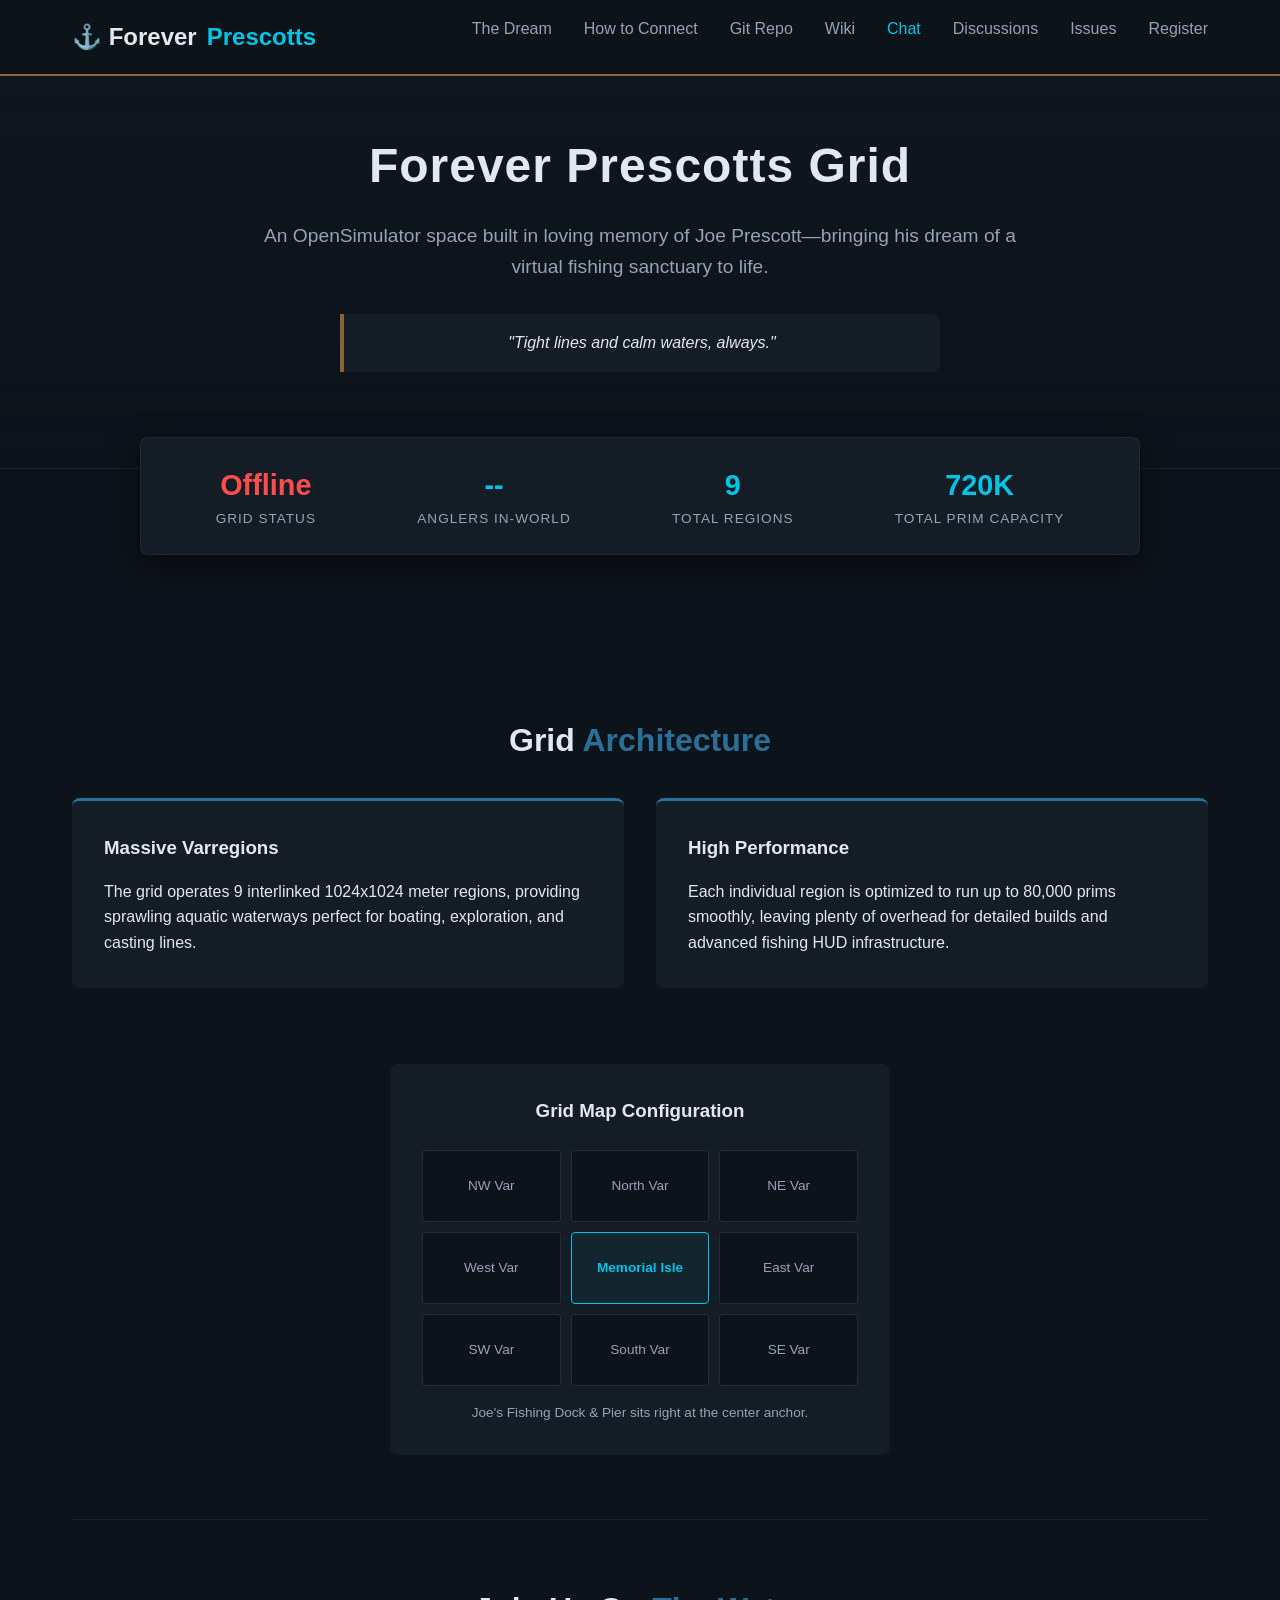
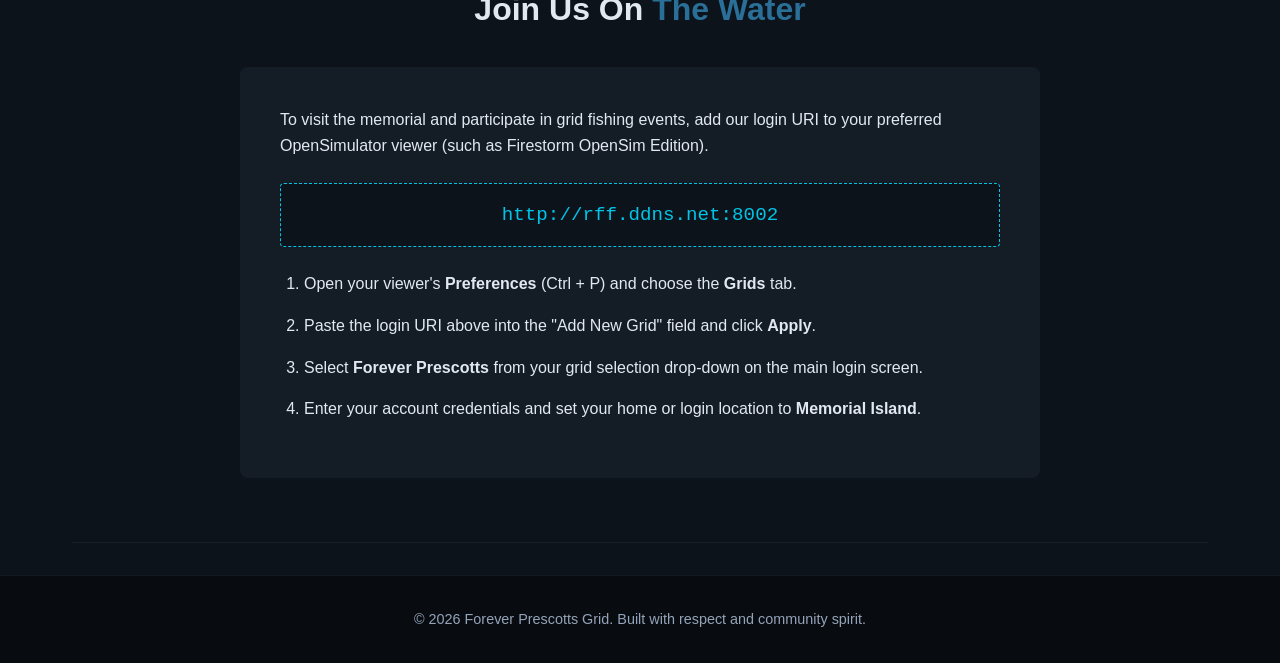
==== index.html @ c8526e23 "Update index.html" ====
<!DOCTYPE html>
<html lang="en">
<head>
    <meta charset="UTF-8">
    <meta name="viewport" content="width=device-width, initial-scale=1.0">
    <title>Forever Prescotts - OpenSimulator Grid</title>
    <style>
        /* --- Theme Variables (Dark Fishing/Nautical Aesthetic) --- */
        :root {
            --bg-dark: #0d131a;
            --bg-card: #141d26;
            --accent-blue: #2a6f97;
            --accent-glow: #01c4e7;
            --text-main: #e2e8f0;
            --text-muted: #94a3b8;
            --wood-trim: #8c6239;
        }

        * {
            box-sizing: border-box;
            margin: 0;
            padding: 0;
            font-family: 'Segoe UI', Tahoma, Geneva, Verdana, sans-serif;
            scroll-behavior: smooth;
        }

        body {
            background-color: var(--bg-dark);
            color: var(--text-main);
            line-height: 1.6;
        }

        /* --- Navigation Bar --- */
        header {
            background-color: rgba(13, 19, 26, 0.95);
            border-bottom: 2px solid var(--wood-trim);
            position: fixed;
            width: 100%;
            top: 0;
            z-index: 1000;
        }

        .nav-container {
            max-width: 1200px;
            margin: 0 auto;
            display: flex;
            justify-content: space-between;
            align-items: center;
            padding: 1rem 2rem;
        }

        .logo {
            font-size: 1.5rem;
            font-weight: bold;
            color: var(--text-main);
            text-decoration: none;
            display: flex;
            align-items: center;
            gap: 10px;
        }

        .logo span {
            color: var(--accent-glow);
        }

        .nav-links {
            display: flex;
            list-style: none;
            gap: 2rem;
        }

        .nav-links a {
            color: var(--text-muted);
            text-decoration: none;
            font-weight: 500;
            transition: color 0.3s ease;
        }

        .nav-links a:hover {
            color: var(--accent-glow);
        }

        /* --- Hero / Memorial Section --- */
        .hero {
            padding: 8rem 2rem 4rem 2rem;
            background: linear-gradient(180deg, rgba(20,29,38,0.3) 0%, rgba(13,19,26,1) 100%);
            text-align: center;
            border-bottom: 1px solid rgba(255,255,255,0.05);
        }

        .hero-content {
            max-width: 800px;
            margin: 0 auto;
        }

        .hero h1 {
            font-size: 3rem;
            margin-bottom: 1rem;
            letter-spacing: 1px;
        }

        .hero p {
            font-size: 1.2rem;
            color: var(--text-muted);
            margin-bottom: 2rem;
        }

        .quote-box {
            border-left: 4px solid var(--wood-trim);
            background-color: var(--bg-card);
            padding: 1rem;
            margin: 2rem auto;
            font-style: italic;
            max-width: 600px;
            border-radius: 0 8px 8px 0;
        }

        /* --- Live Server Stats Bar --- */
        .status-bar {
            background-color: var(--bg-card);
            border: 1px solid rgba(255,255,255,0.05);
            border-radius: 8px;
            max-width: 1000px;
            margin: -2rem auto 4rem auto;
            display: flex;
            justify-content: space-around;
            padding: 1.5rem;
            box-shadow: 0 10px 30px rgba(0,0,0,0.5);
            position: relative;
            z-index: 10;
        }

        .stat-item {
            text-align: center;
        }

        .stat-value {
            font-size: 1.8rem;
            font-weight: bold;
            color: var(--accent-glow);
        }

        .stat-label {
            font-size: 0.85rem;
            color: var(--text-muted);
            text-transform: uppercase;
            letter-spacing: 1px;
        }

        /* --- Main Content Sections --- */
        .container {
            max-width: 1200px;
            margin: 0 auto;
            padding: 2rem;
        }

        section {
            padding: 4rem 0;
            border-bottom: 1px solid rgba(255,255,255,0.05);
        }

        h2 {
            font-size: 2rem;
            margin-bottom: 2rem;
            text-align: center;
        }

        h2 span {
            color: var(--accent-blue);
        }

        /* --- Grid Features Grid --- */
        .features-grid {
            display: grid;
            grid-template-columns: repeat(auto-fit, minmax(300px, 1fr));
            gap: 2rem;
        }

        .card {
            background-color: var(--bg-card);
            padding: 2rem;
            border-radius: 8px;
            border-top: 3px solid var(--accent-blue);
        }

        .card h3 {
            margin-bottom: 1rem;
            color: var(--text-main);
        }

        /* --- Map Representation --- */
        .map-wrapper {
            background-color: var(--bg-card);
            padding: 2rem;
            border-radius: 8px;
            max-width: 500px;
            margin: 0 auto;
            text-align: center;
        }

        .grid-map {
            display: grid;
            grid-template-columns: repeat(3, 1fr);
            gap: 10px;
            margin-top: 1.5rem;
        }

        .map-region {
            background-color: var(--bg-dark);
            border: 1px solid rgba(255,255,255,0.1);
            padding: 1.5rem 0;
            font-size: 0.85rem;
            border-radius: 4px;
            color: var(--text-muted);
        }

        .map-region.center {
            border: 1px solid var(--accent-glow);
            background-color: rgba(1, 196, 231, 0.05);
            color: var(--accent-glow);
            font-weight: bold;
        }

        /* --- Connection Instructions --- */
        .connect-box {
            background-color: var(--bg-card);
            padding: 2.5rem;
            border-radius: 8px;
            max-width: 800px;
            margin: 0 auto;
        }

        .uri-display {
            background-color: var(--bg-dark);
            border: 1px dashed var(--accent-glow);
            padding: 1rem;
            text-align: center;
            font-family: monospace;
            font-size: 1.2rem;
            color: var(--accent-glow);
            margin: 1.5rem 0;
            border-radius: 4px;
        }

        ol {
            padding-left: 1.5rem;
        }

        li {
            margin-bottom: 1rem;
        }

        /* --- Footer --- */
        footer {
            background-color: #080c11;
            padding: 2rem;
            text-align: center;
            font-size: 0.9rem;
            color: var(--text-muted);
            border-top: 1px solid rgba(255,255,255,0.05);
        }

        @media (max-width: 768px) {
            .nav-links { display: none; }
            .status-bar { flex-direction: column; gap: 1.5rem; margin-top: 2rem; }
            .hero h1 { font-size: 2.2rem; }
        }
    </style>
</head>
<body>

    <header>
        <div class="nav-container">
            <a href="#" class="logo">⚓ Forever <span>Prescotts</span></a>
            <ul class="nav-links">
                <li><a href="#about">The Dream</a></li>
                <li><a href="#connect">How to Connect</a></li>
                <li><a href="https://github.com/ShortWlf/The-Forever-Prescotts-Grid">Git Repo</a></li>
                <li><a href="https://github.com/ShortWlf/The-Forever-Prescotts-Grid/wiki/Welcome-to-the-Forever-Prescotts-Grid-Hub-Wiki">Wiki</a></li>
                <li><a href="chat.html" style="color: var(--accent-glow);">Chat</a></li>
                <li><a href="https://github.com/ShortWlf/The-Forever-Prescotts-Grid/discussions" target="_blank">Discussions</a></li>
                <li><a href="https://github.com/ShortWlf/The-Forever-Prescotts-Grid/issues" target="_blank">Issues</a></li>
                <li><a href="http://rff.ddns.net:8002/wifi/user/account/">Register</a></li>
            </ul>
        </div>
    </header>

    <section class="hero" id="about">
        <div class="hero-content">
            <h1>Forever Prescotts Grid</h1>
            <p>An OpenSimulator space built in loving memory of Joe Prescott—bringing his dream of a virtual fishing sanctuary to life.</p>
            <div class="quote-box">"Tight lines and calm waters, always."</div>
        </div>
    </section>

    <div class="status-bar">
        <div class="stat-item">
            <div class="stat-value" id="grid-status" style="color: #ff4d4d;">Offline</div>
            <div class="stat-label">Grid Status</div>
        </div>
        <div class="stat-item">
            <div class="stat-value" id="active-users">--</div>
            <div class="stat-label">Anglers In-World</div>
        </div>
        <div class="stat-item">
            <div class="stat-value">9</div>
            <div class="stat-label">Total Regions</div>
        </div>
        <div class="stat-item">
            <div class="stat-value">720K</div>
            <div class="stat-label">Total Prim Capacity</div>
        </div>
    </div>

    <div class="container">
        <section id="specs">
            <h2>Grid <span>Architecture</span></h2>
            <div class="features-grid">
                <div class="card">
                    <h3>Massive Varregions</h3>
                    <p>The grid operates 9 interlinked 1024x1024 meter regions, providing sprawling aquatic waterways perfect for boating, exploration, and casting lines.</p>
                </div>
                <div class="card">
                    <h3>High Performance</h3>
                    <p>Each individual region is optimized to run up to 80,000 prims smoothly, leaving plenty of overhead for detailed builds and advanced fishing HUD infrastructure.</p>
                </div>
            </div>
            <br><br><br>
            <div class="map-wrapper">
                <h3>Grid Map Configuration</h3>
                <div class="grid-map">
                    <div class="map-region">NW Var</div>
                    <div class="map-region">North Var</div>
                    <div class="map-region">NE Var</div>
                    <div class="map-region">West Var</div>
                    <div class="map-region center">Memorial Isle</div>
                    <div class="map-region">East Var</div>
                    <div class="map-region">SW Var</div>
                    <div class="map-region">South Var</div>
                    <div class="map-region">SE Var</div>
                </div>
                <p style="font-size: 0.85rem; color: var(--text-muted); margin-top: 1rem;">Joe's Fishing Dock & Pier sits right at the center anchor.</p>
            </div>
        </section>

        <section id="connect">
            <h2>Join Us On <span>The Water</span></h2>
            <div class="connect-box">
                <p>To visit the memorial and participate in grid fishing events, add our login URI to your preferred OpenSimulator viewer (such as Firestorm OpenSim Edition).</p>
                <div class="uri-display">http://rff.ddns.net:8002</div>
                <ol>
                    <li>Open your viewer's <strong>Preferences</strong> (Ctrl + P) and choose the <strong>Grids</strong> tab.</li>
                    <li>Paste the login URI above into the "Add New Grid" field and click <strong>Apply</strong>.</li>
                    <li>Select <strong>Forever Prescotts</strong> from your grid selection drop-down on the main login screen.</li>
                    <li>Enter your account credentials and set your home or login location to <strong>Memorial Island</strong>.</li>
                </ol>
            </div>
        </section>
    </div>

    <footer>
        <p>&copy; 2026 Forever Prescotts Grid. Built with respect and community spirit.</p>
    </footer>

    <script>
        // We use an external proxy to scrape your UptimeRobot status page 
        // to avoid browser CORS/Security restrictions.
        async function checkGridStatus() {
            const statusElement = document.getElementById('grid-status');
            const statusPage = 'https://stats.uptimerobot.com/nsCBZUxQ9V';
            const proxy = 'https://api.allorigins.win/get?url=' + encodeURIComponent(statusPage);

            try {
                const response = await fetch(proxy);
                const data = await response.json();
                
                // The UptimeRobot page displays "UP" when the grid is running
                if (data.contents.includes('UP')) {
                    statusElement.innerText = "Online";
                    statusElement.style.color = "#01c4e7";
                } else {
                    statusElement.innerText = "Offline";
                    statusElement.style.color = "#ff4d4d";
                }
            } catch (e) {
                // If the proxy fails to connect, default to offline
                statusElement.innerText = "Offline";
                statusElement.style.color = "#ff4d4d";
            }
        }
        
        checkGridStatus();
        setInterval(checkGridStatus, 60000); // Check again every minute
    </script>
</body>
</html>
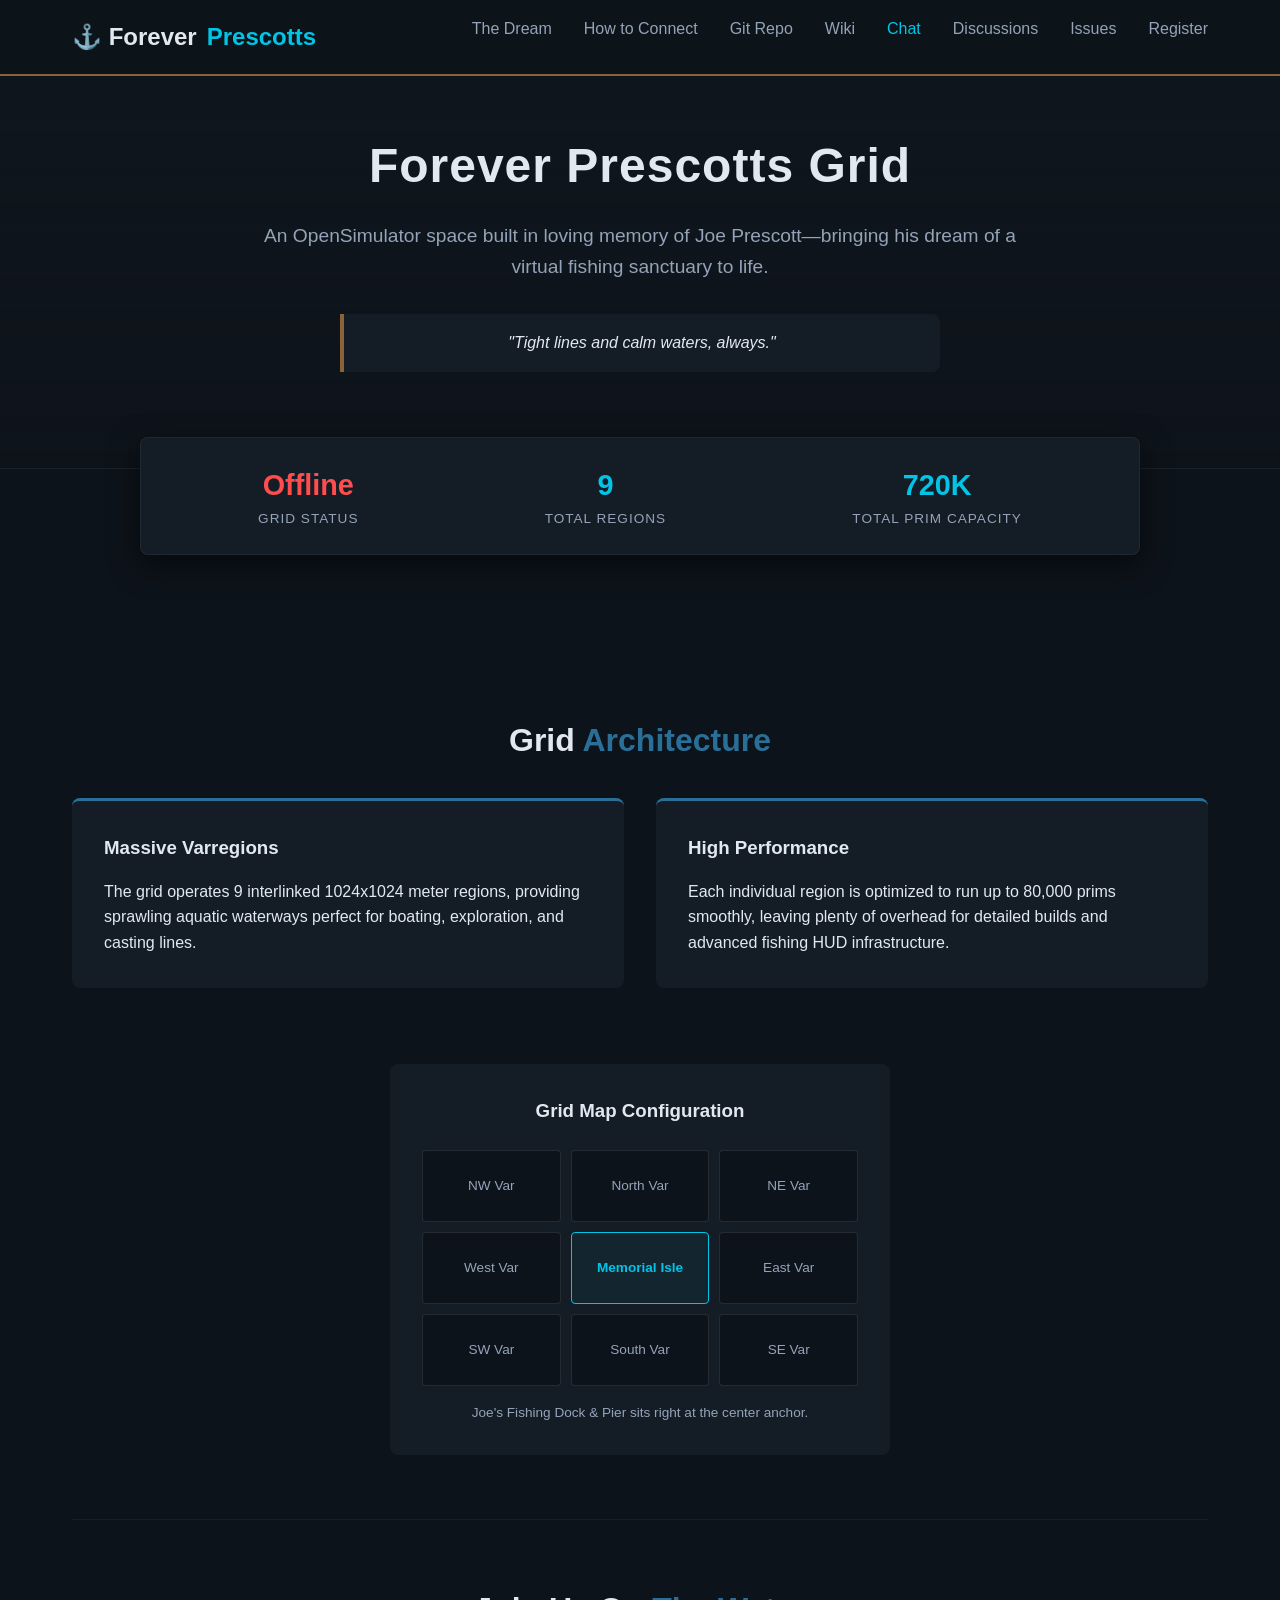
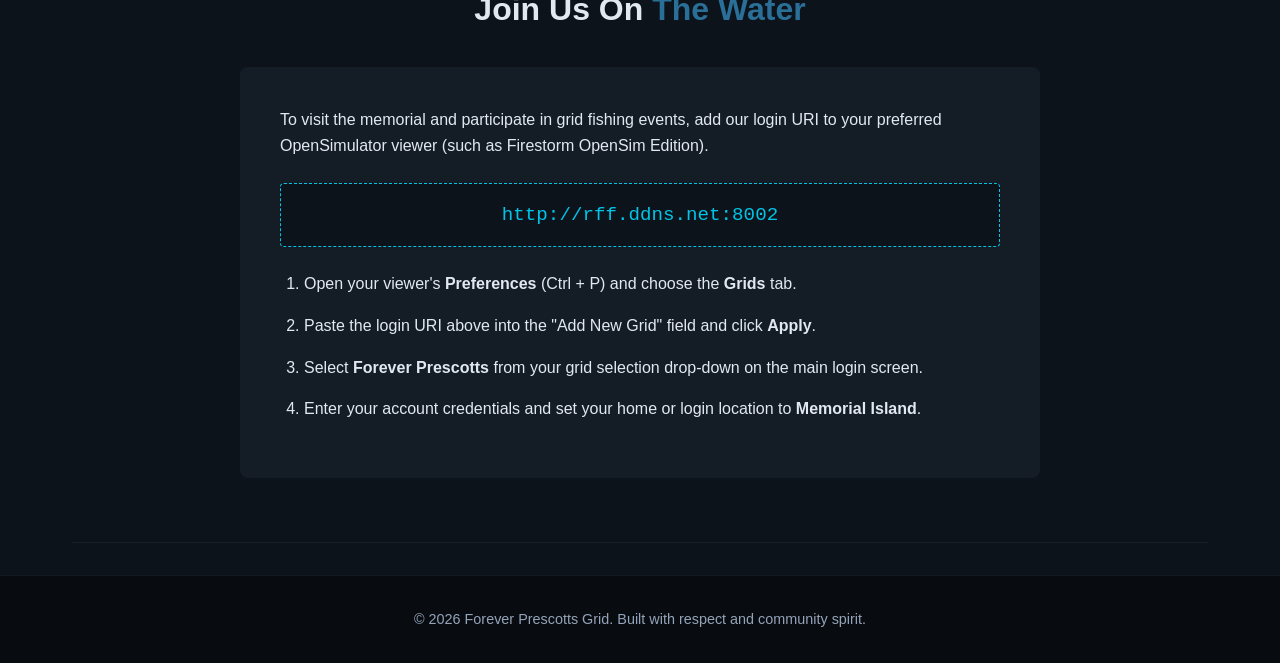
==== commit 89f93c4e: "Update index.html" ====
--- a/index.html
+++ b/index.html
@@ -297,10 +297,6 @@
         <div class="stat-item">
             <div class="stat-value" id="grid-status" style="color: #ff4d4d;">Offline</div>
             <div class="stat-label">Grid Status</div>
-        </div>
-        <div class="stat-item">
-            <div class="stat-value" id="active-users">--</div>
-            <div class="stat-label">Anglers In-World</div>
         </div>
         <div class="stat-item">
             <div class="stat-value">9</div>
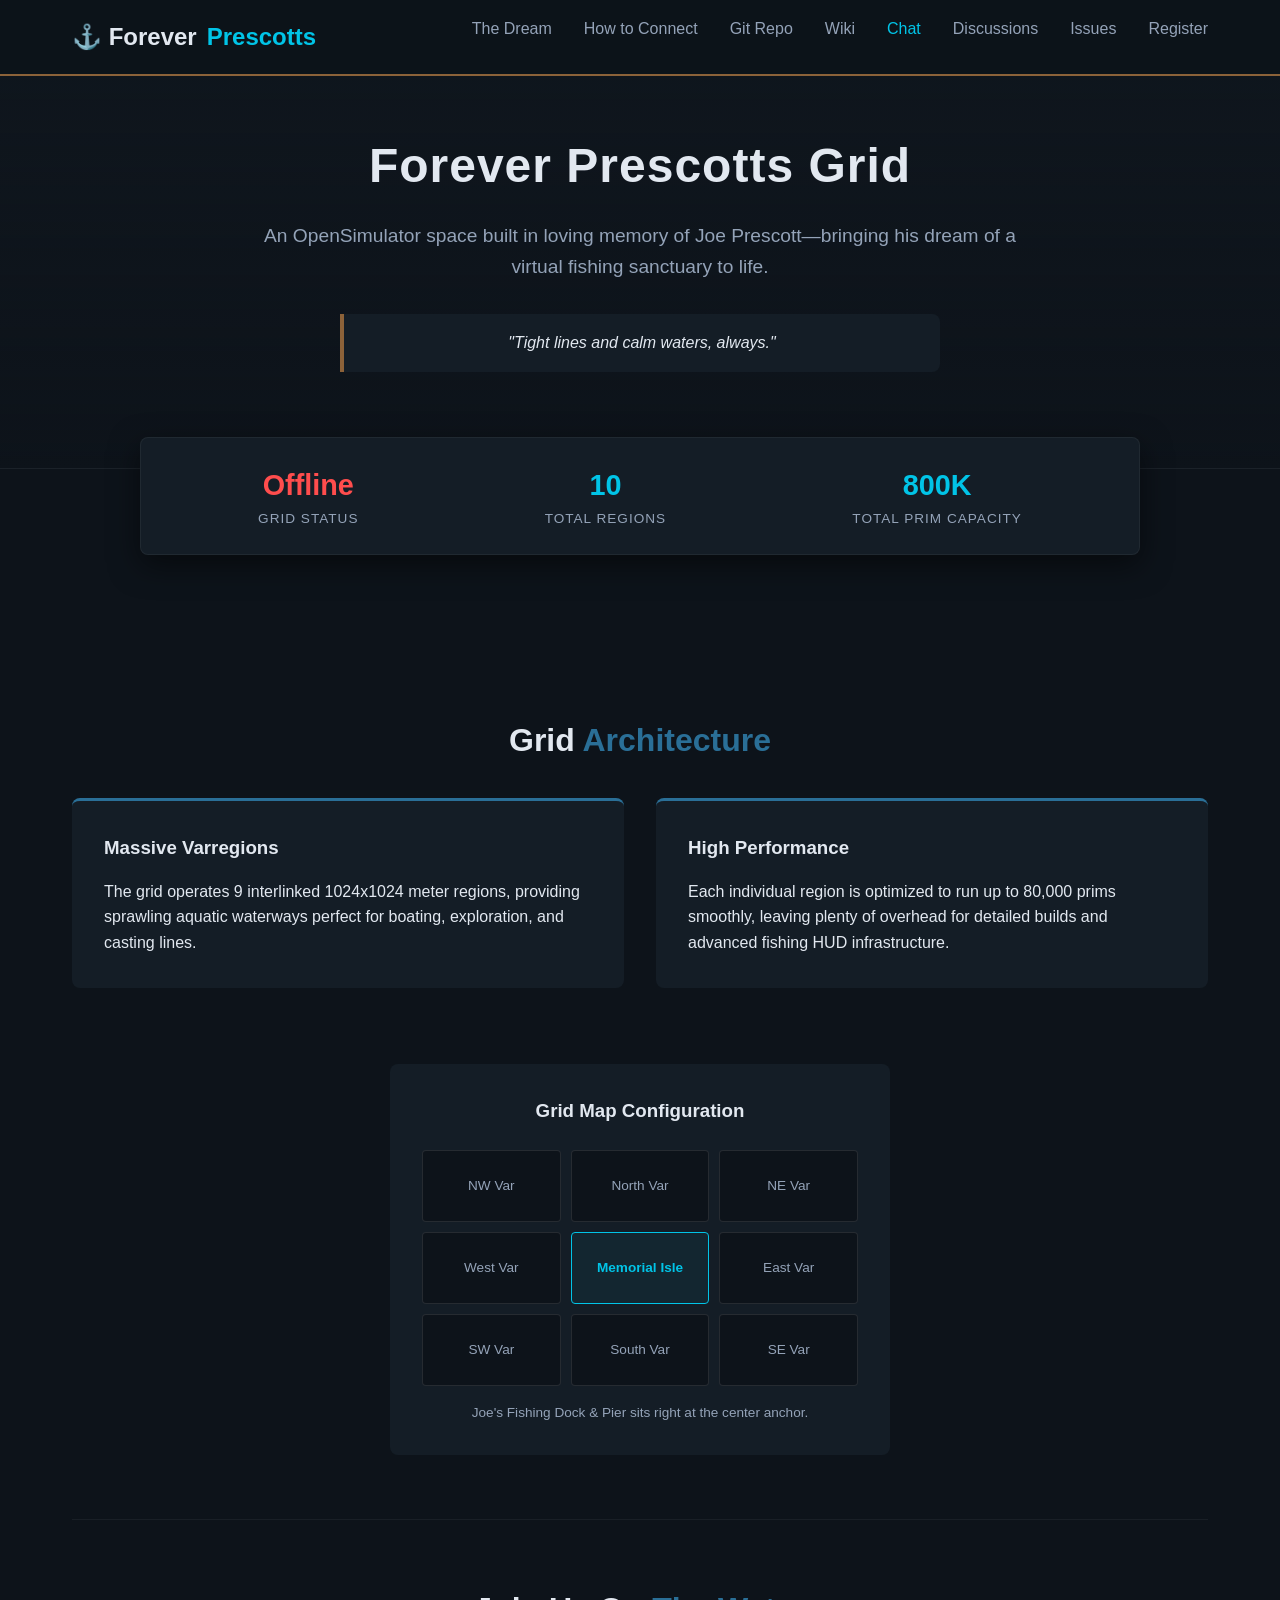
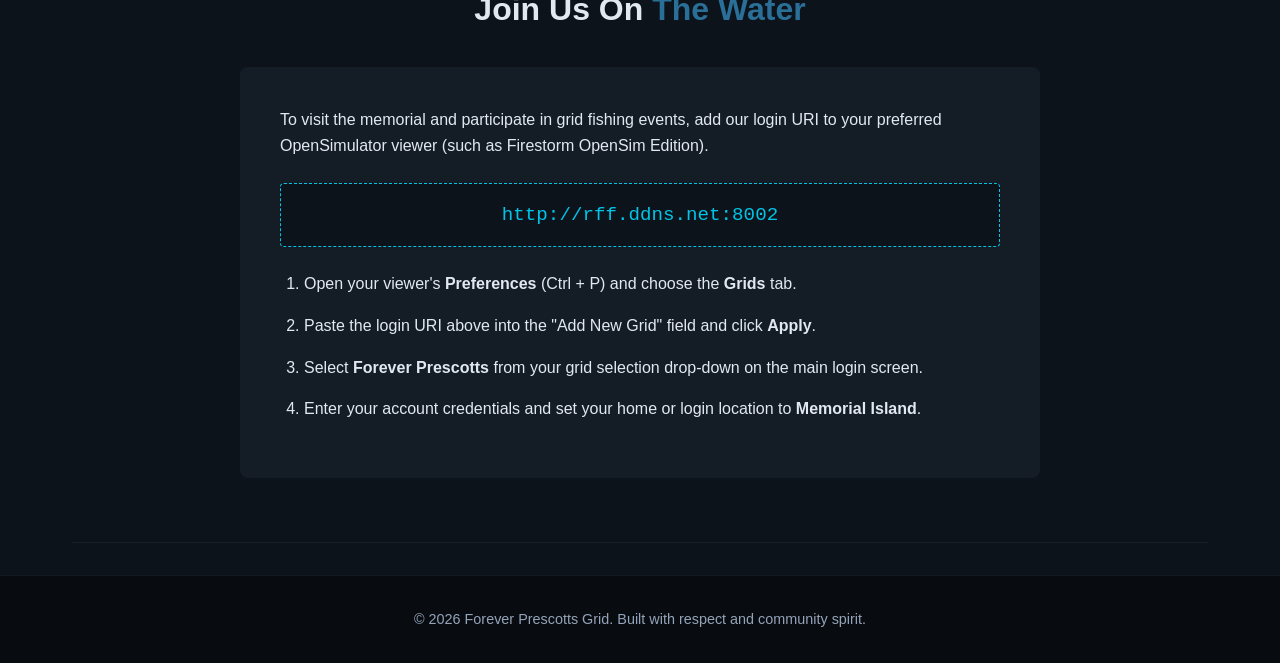
==== commit e43a20c3: "Update index.html" ====
--- a/index.html
+++ b/index.html
@@ -299,11 +299,11 @@
             <div class="stat-label">Grid Status</div>
         </div>
         <div class="stat-item">
-            <div class="stat-value">9</div>
+            <div class="stat-value">10</div>
             <div class="stat-label">Total Regions</div>
         </div>
         <div class="stat-item">
-            <div class="stat-value">720K</div>
+            <div class="stat-value">800K</div>
             <div class="stat-label">Total Prim Capacity</div>
         </div>
     </div>
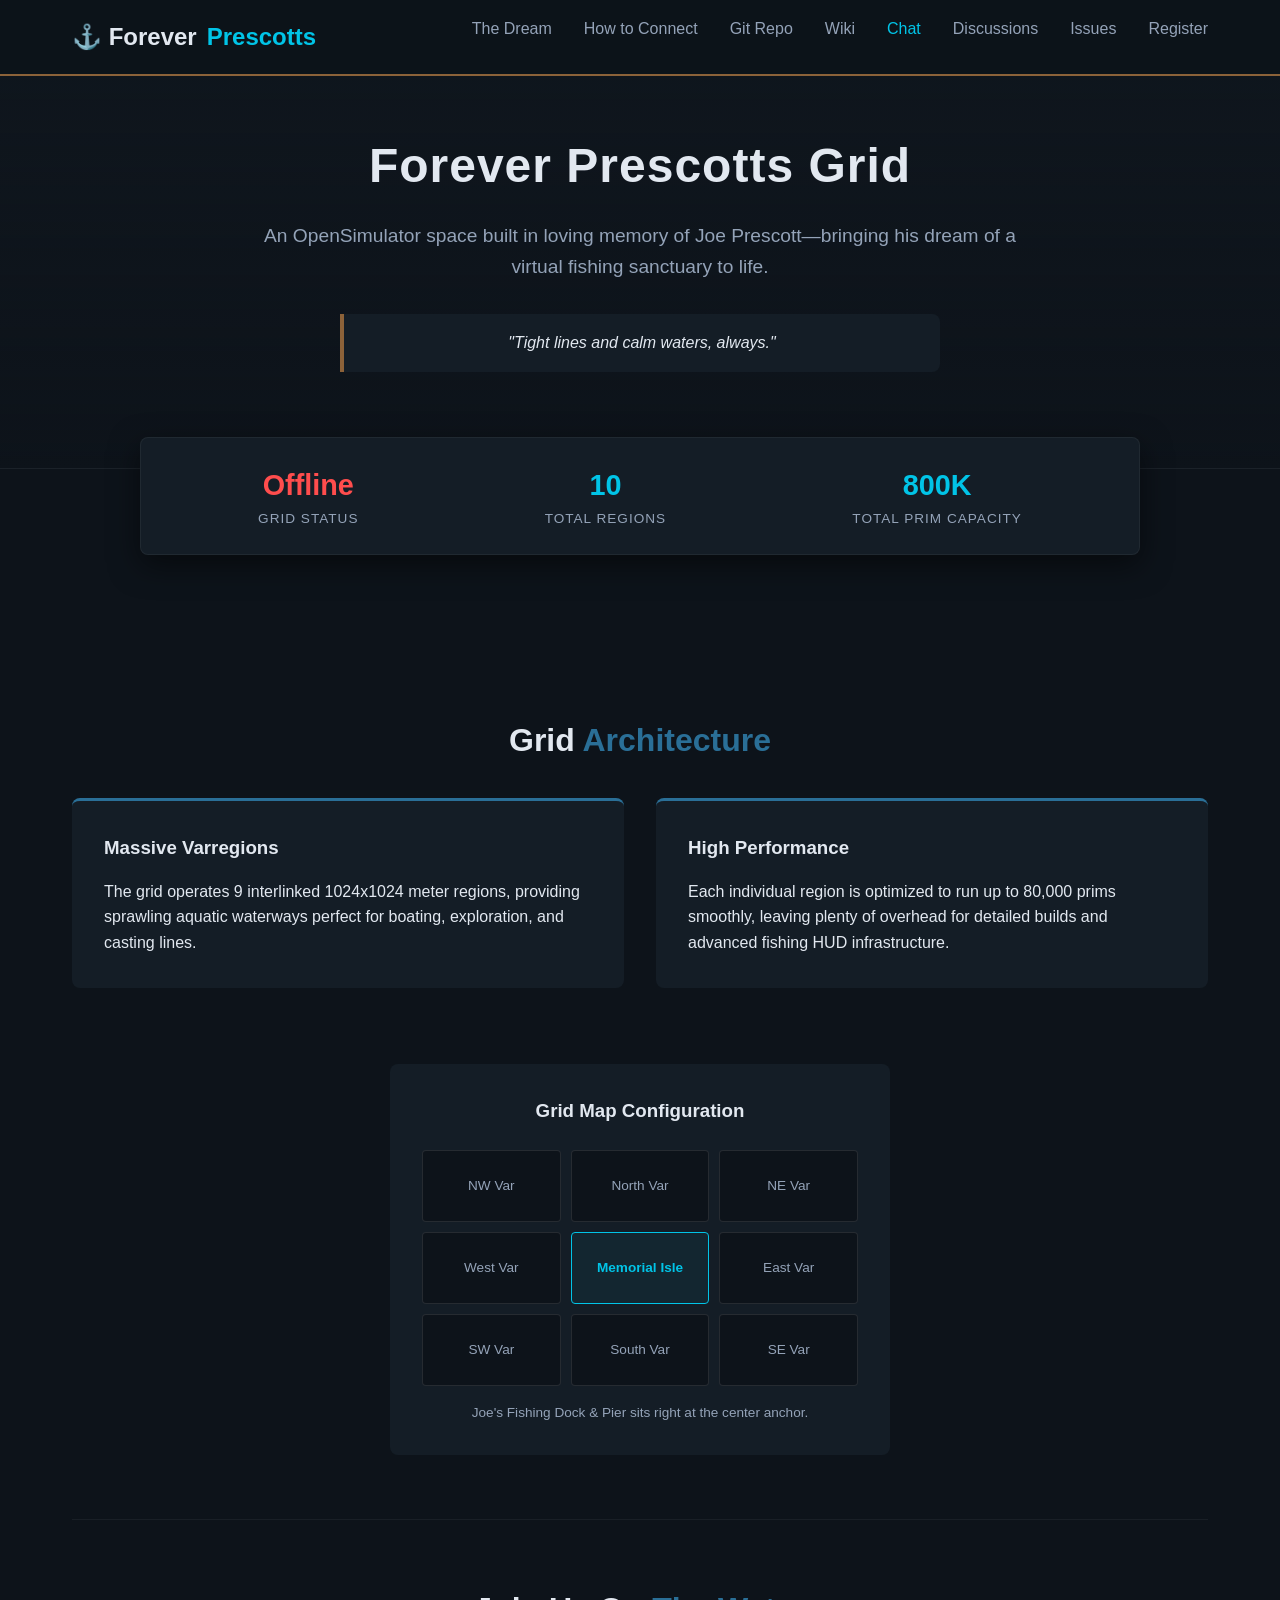
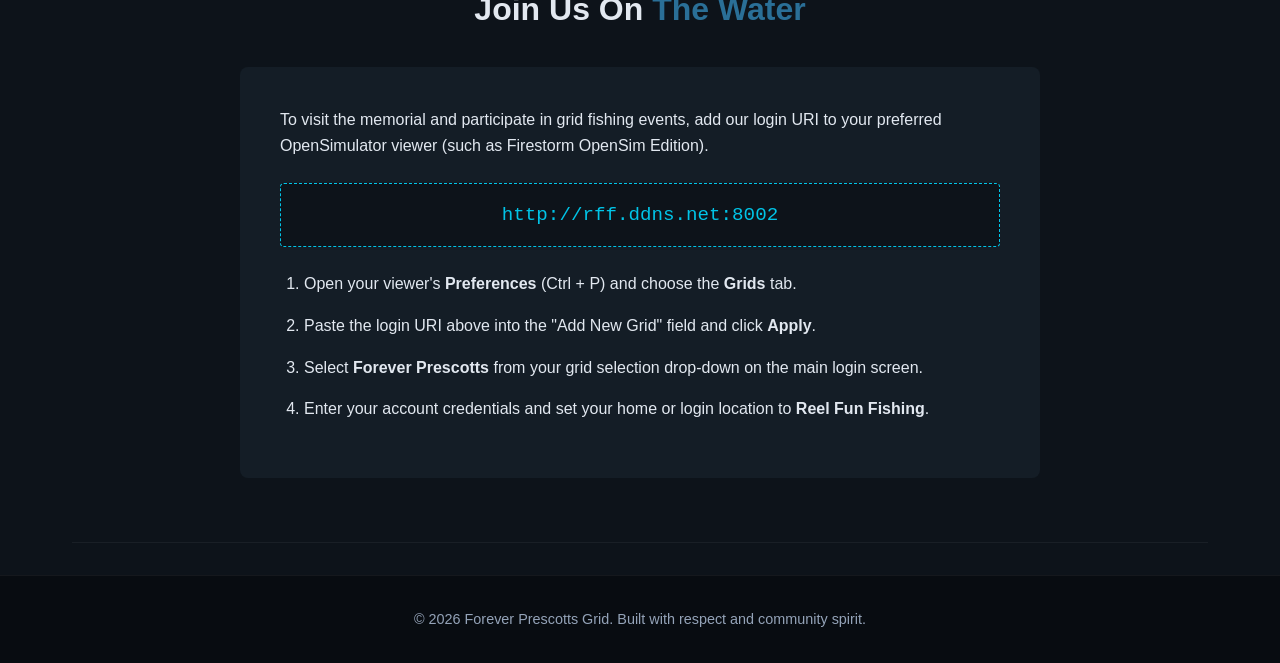
==== commit 8d0fa751: "Update index.html" ====
--- a/index.html
+++ b/index.html
@@ -348,7 +348,7 @@
                     <li>Open your viewer's <strong>Preferences</strong> (Ctrl + P) and choose the <strong>Grids</strong> tab.</li>
                     <li>Paste the login URI above into the "Add New Grid" field and click <strong>Apply</strong>.</li>
                     <li>Select <strong>Forever Prescotts</strong> from your grid selection drop-down on the main login screen.</li>
-                    <li>Enter your account credentials and set your home or login location to <strong>Memorial Island</strong>.</li>
+                    <li>Enter your account credentials and set your home or login location to <strong>Reel Fun Fishing</strong>.</li>
                 </ol>
             </div>
         </section>
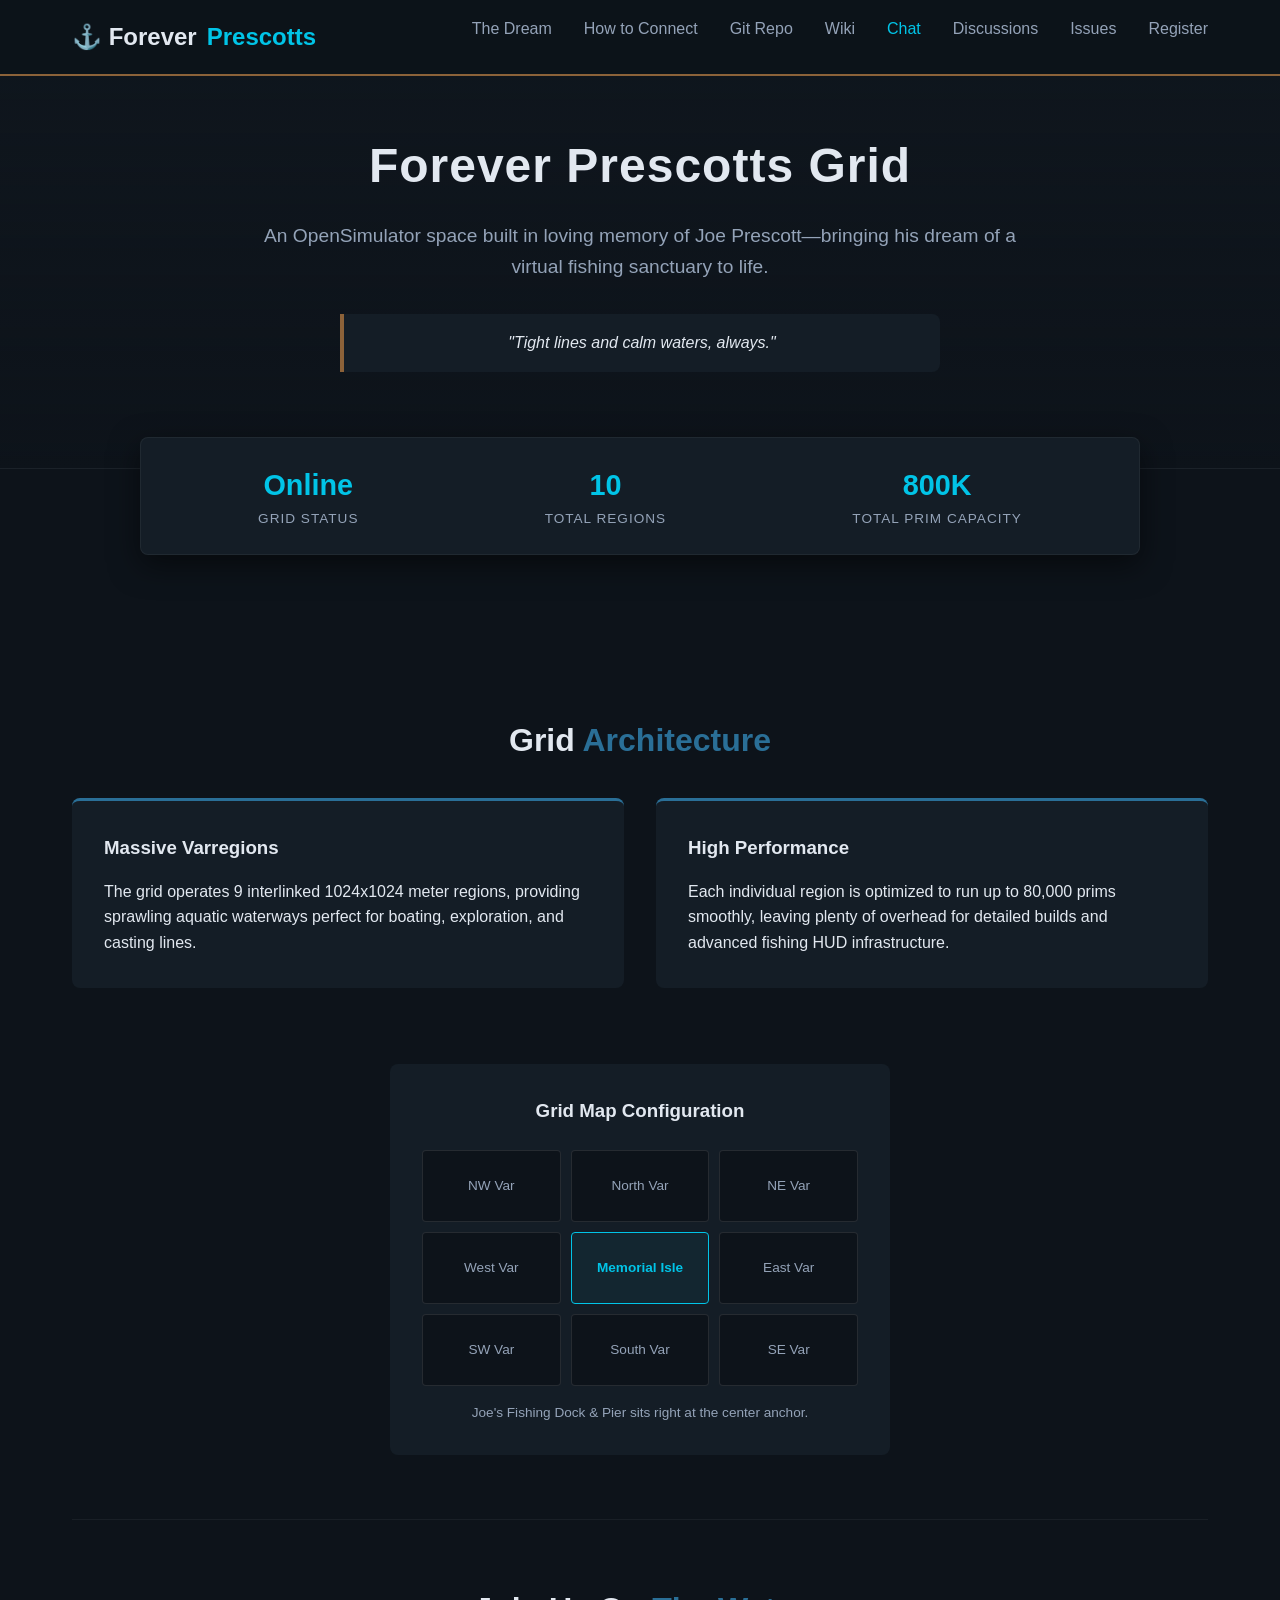
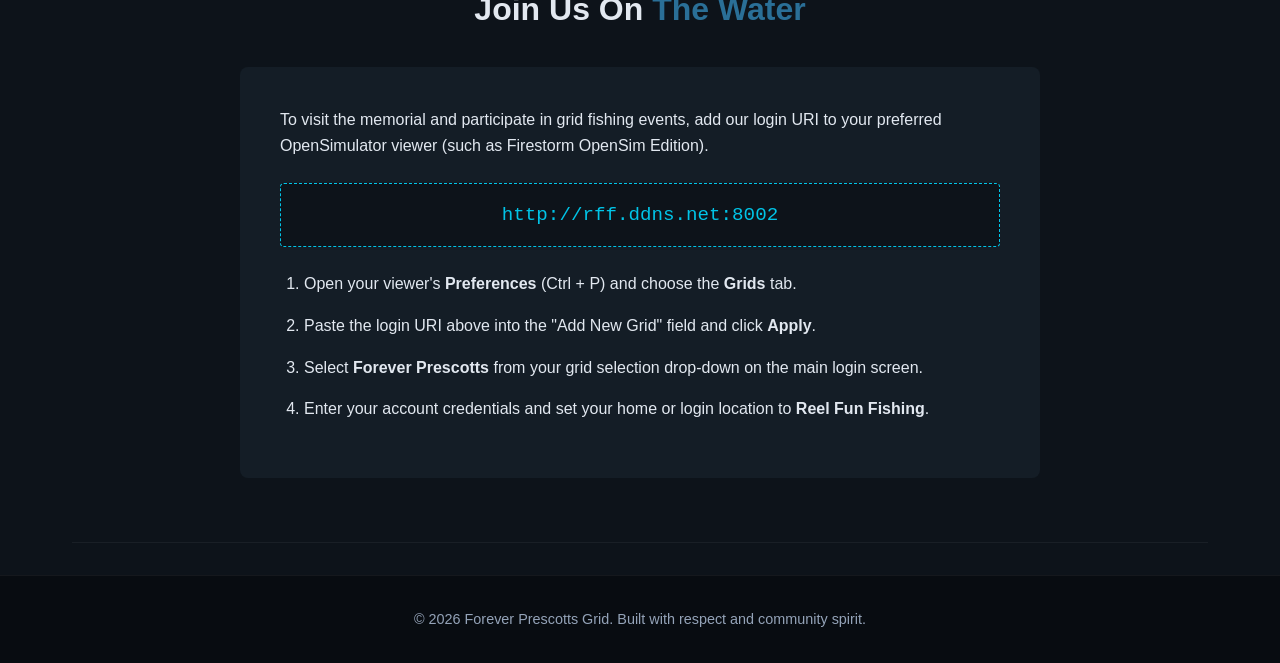
==== commit e145e493: "Refactor grid status check script in index.html" ====
--- a/index.html
+++ b/index.html
@@ -295,7 +295,7 @@
 
     <div class="status-bar">
         <div class="stat-item">
-            <div class="stat-value" id="grid-status" style="color: #ff4d4d;">Offline</div>
+            <div class="stat-value" id="grid-status" style="color: #01c4e7;">Online</div>
             <div class="stat-label">Grid Status</div>
         </div>
         <div class="stat-item">
@@ -357,36 +357,34 @@
     <footer>
         <p>&copy; 2026 Forever Prescotts Grid. Built with respect and community spirit.</p>
     </footer>
-
-    <script>
-        // We use an external proxy to scrape your UptimeRobot status page 
-        // to avoid browser CORS/Security restrictions.
-        async function checkGridStatus() {
-            const statusElement = document.getElementById('grid-status');
-            const statusPage = 'https://stats.uptimerobot.com/nsCBZUxQ9V';
-            const proxy = 'https://api.allorigins.win/get?url=' + encodeURIComponent(statusPage);
-
-            try {
-                const response = await fetch(proxy);
-                const data = await response.json();
-                
-                // The UptimeRobot page displays "UP" when the grid is running
-                if (data.contents.includes('UP')) {
-                    statusElement.innerText = "Online";
-                    statusElement.style.color = "#01c4e7";
-                } else {
-                    statusElement.innerText = "Offline";
-                    statusElement.style.color = "#ff4d4d";
-                }
-            } catch (e) {
-                // If the proxy fails to connect, default to offline
+<script>
+    async function checkGridStatus() {
+        const statusElement = document.getElementById('grid-status');
+        const statusPage = 'https://stats.uptimerobot.com/nsCBZUxQ9V';
+        const proxy = 'https://api.allorigins.win/get?url=' + encodeURIComponent(statusPage);
+
+        try {
+            const response = await fetch(proxy);
+            const data = await response.json();
+            
+            // Check for DOWN specifically to trigger offline status
+            if (data.contents.includes('DOWN')) {
                 statusElement.innerText = "Offline";
                 statusElement.style.color = "#ff4d4d";
+            } else {
+                // Otherwise assume Online
+                statusElement.innerText = "Online";
+                statusElement.style.color = "#01c4e7";
             }
-        }
-        
-        checkGridStatus();
-        setInterval(checkGridStatus, 60000); // Check again every minute
-    </script>
+        } catch (e) {
+            // If the proxy fails, we remain Online (or you could set to "Checking...")
+            // We do NOT change the status to Offline here
+            console.error("Status check failed, defaulting to Online state.");
+        }
+    }
+    
+    checkGridStatus();
+    setInterval(checkGridStatus, 60000); 
+</script>
 </body>
 </html>
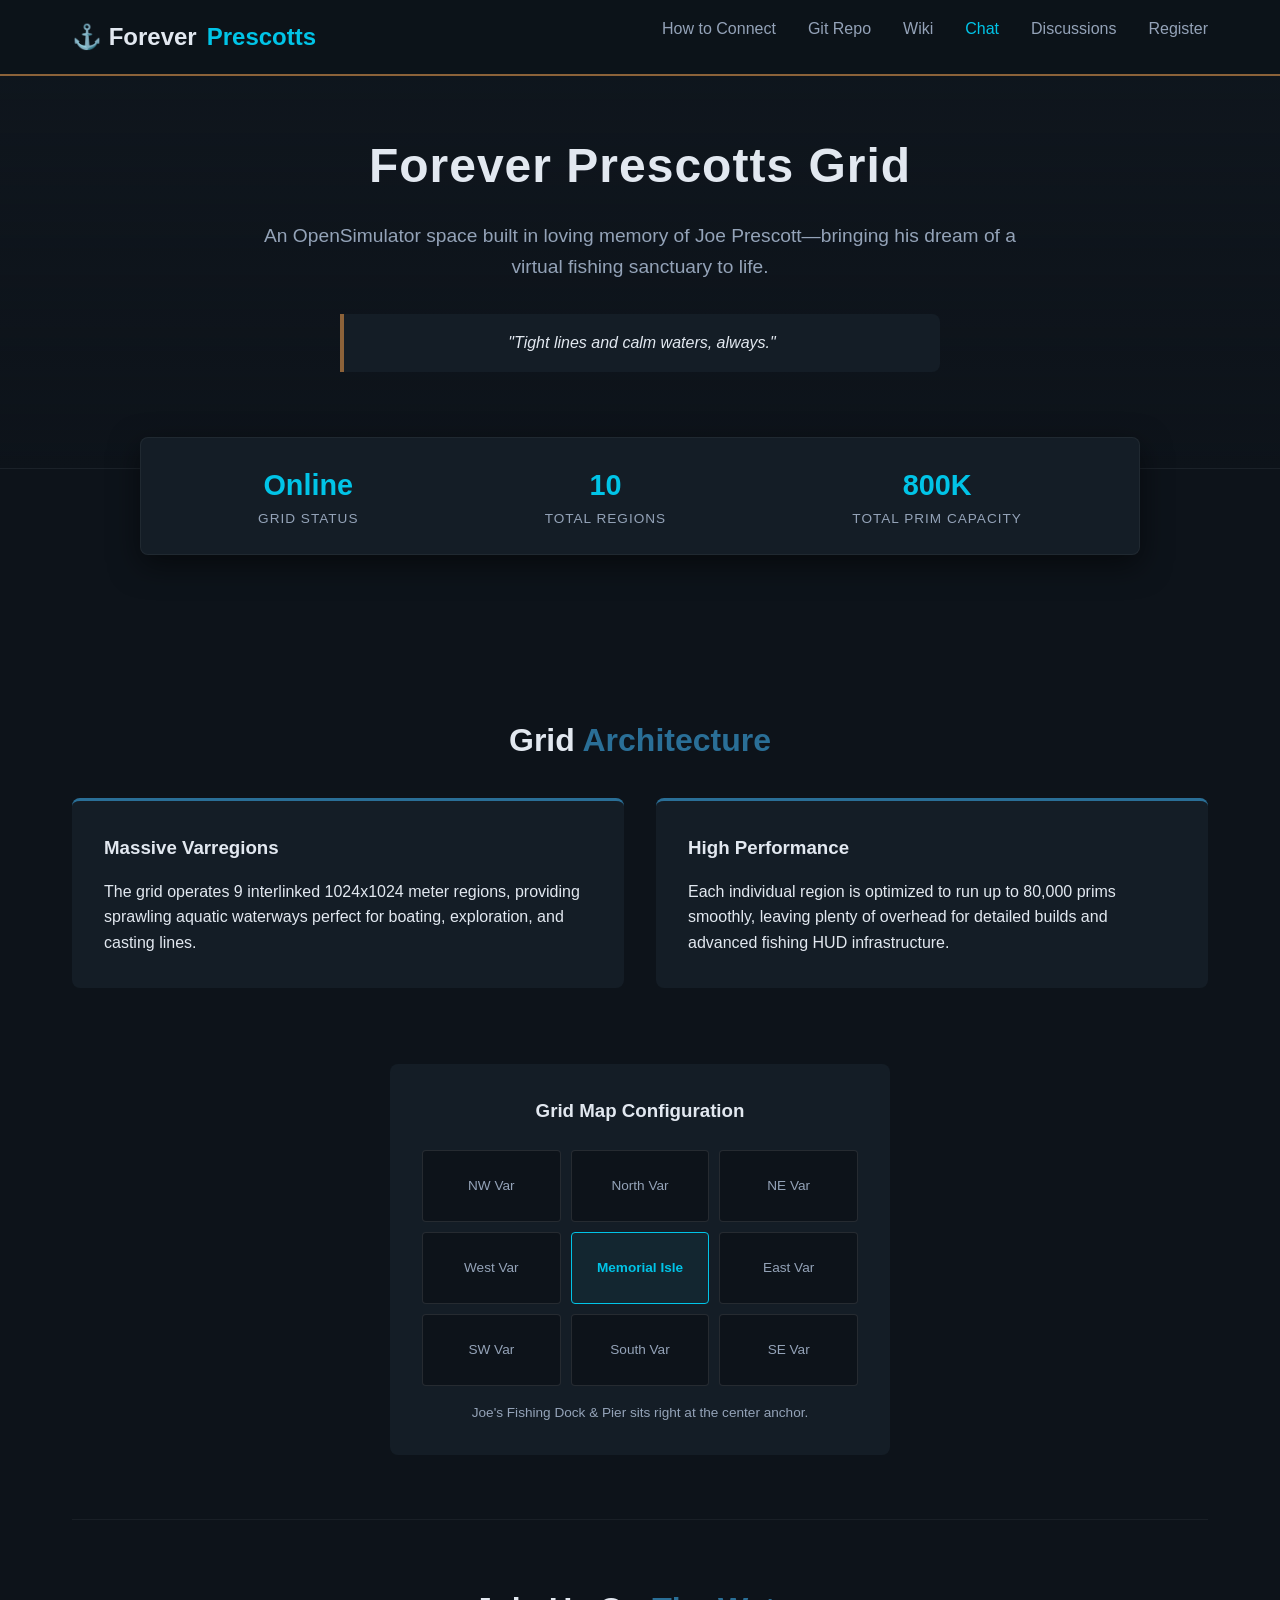
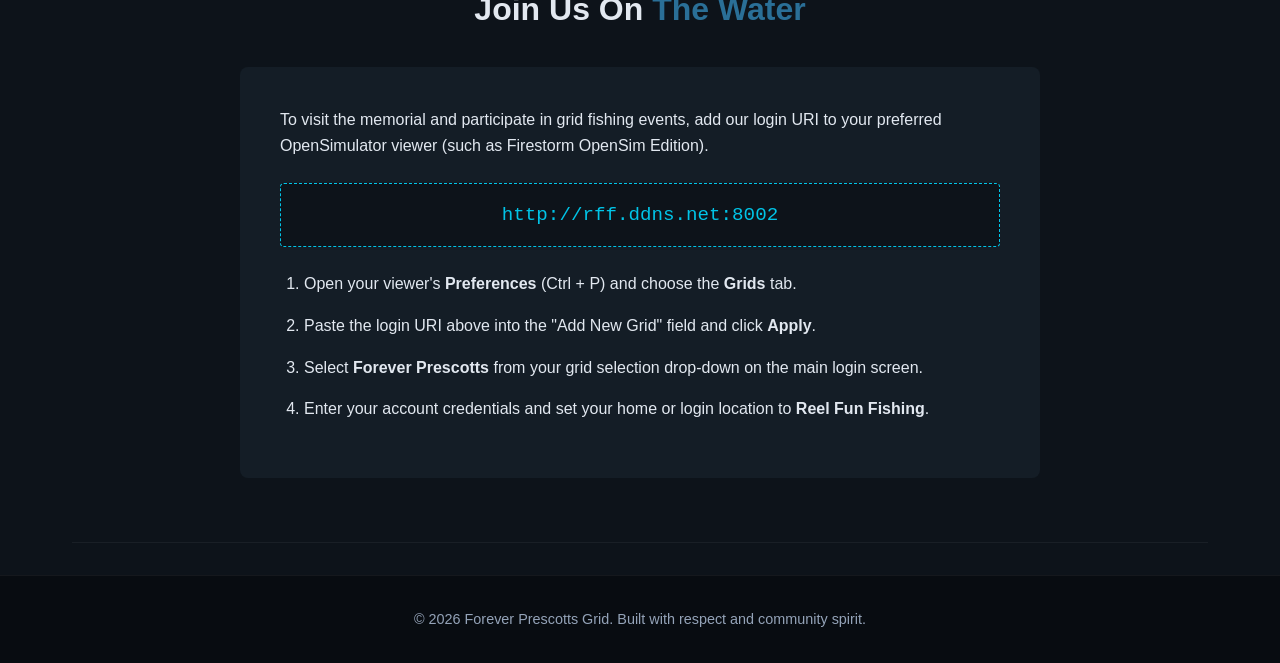
==== commit 7dc9f458: "Remove 'Issues' link from navigation" ====
--- a/index.html
+++ b/index.html
@@ -273,13 +273,11 @@
         <div class="nav-container">
             <a href="#" class="logo">⚓ Forever <span>Prescotts</span></a>
             <ul class="nav-links">
-                <li><a href="#about">The Dream</a></li>
                 <li><a href="#connect">How to Connect</a></li>
                 <li><a href="https://github.com/ShortWlf/The-Forever-Prescotts-Grid">Git Repo</a></li>
                 <li><a href="https://github.com/ShortWlf/The-Forever-Prescotts-Grid/wiki/Welcome-to-the-Forever-Prescotts-Grid-Hub-Wiki">Wiki</a></li>
                 <li><a href="chat.html" style="color: var(--accent-glow);">Chat</a></li>
                 <li><a href="https://github.com/ShortWlf/The-Forever-Prescotts-Grid/discussions" target="_blank">Discussions</a></li>
-                <li><a href="https://github.com/ShortWlf/The-Forever-Prescotts-Grid/issues" target="_blank">Issues</a></li>
                 <li><a href="http://rff.ddns.net:8002/wifi/user/account/">Register</a></li>
             </ul>
         </div>
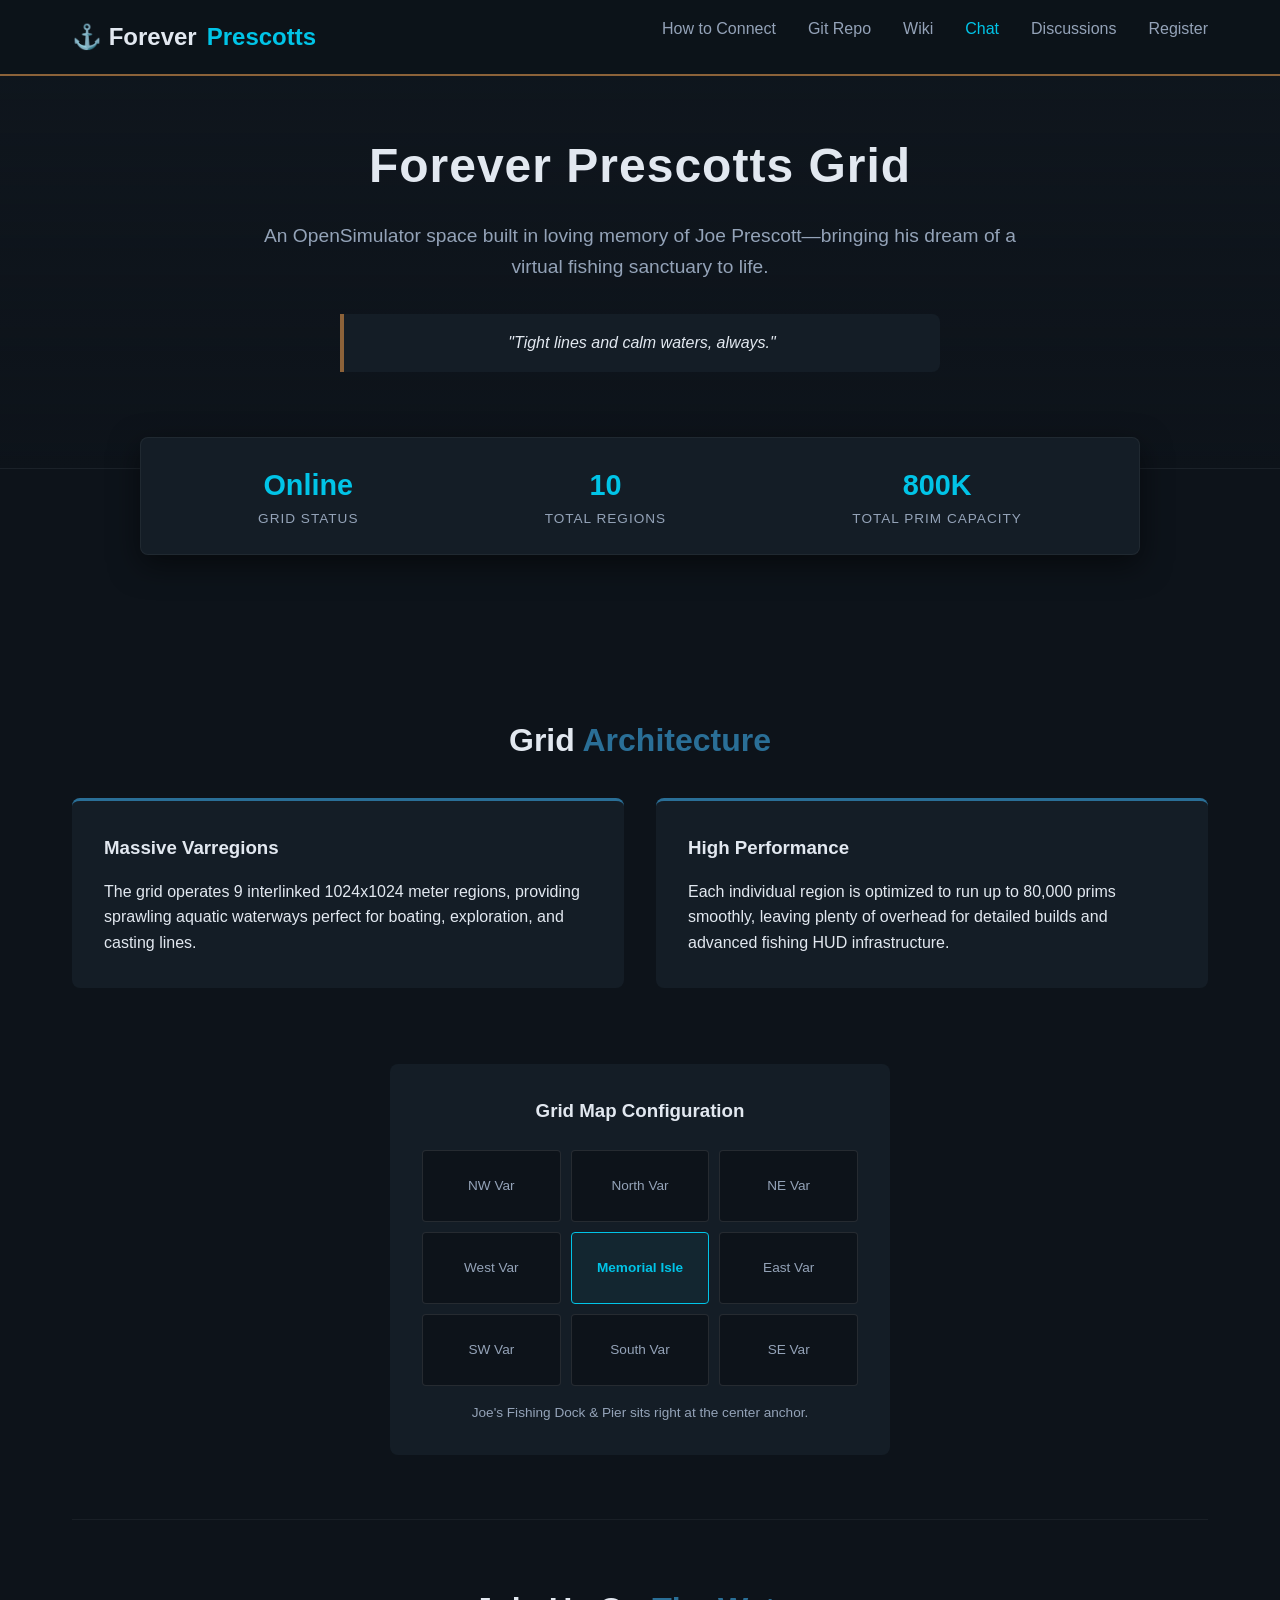
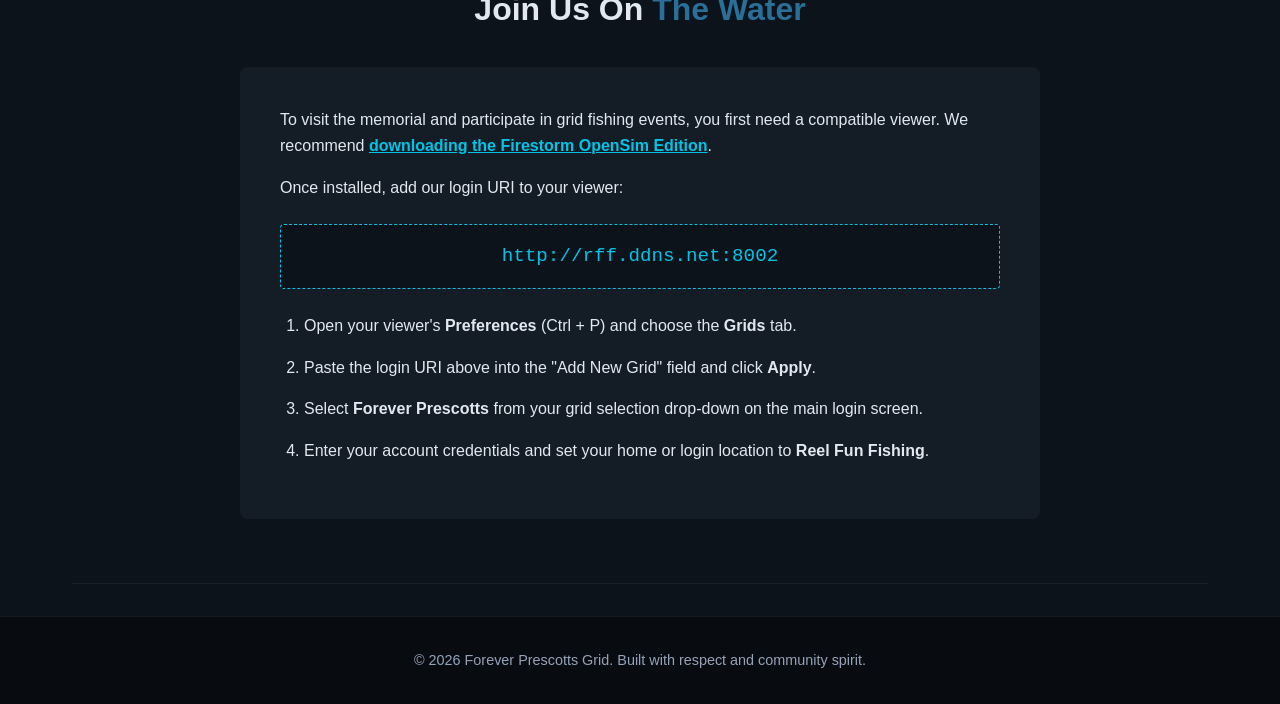
==== commit 94bae080: "Revise connection section with viewer recommendation Updated instructions for connecting to the grid" ====
--- a/index.html
+++ b/index.html
@@ -337,19 +337,22 @@
             </div>
         </section>
 
-        <section id="connect">
-            <h2>Join Us On <span>The Water</span></h2>
-            <div class="connect-box">
-                <p>To visit the memorial and participate in grid fishing events, add our login URI to your preferred OpenSimulator viewer (such as Firestorm OpenSim Edition).</p>
-                <div class="uri-display">http://rff.ddns.net:8002</div>
-                <ol>
-                    <li>Open your viewer's <strong>Preferences</strong> (Ctrl + P) and choose the <strong>Grids</strong> tab.</li>
-                    <li>Paste the login URI above into the "Add New Grid" field and click <strong>Apply</strong>.</li>
-                    <li>Select <strong>Forever Prescotts</strong> from your grid selection drop-down on the main login screen.</li>
-                    <li>Enter your account credentials and set your home or login location to <strong>Reel Fun Fishing</strong>.</li>
-                </ol>
-            </div>
-        </section>
+<section id="connect">
+    <h2>Join Us On <span>The Water</span></h2>
+    <div class="connect-box">
+        <p>To visit the memorial and participate in grid fishing events, you first need a compatible viewer. We recommend 
+           <a href="https://www.firestormviewer.org/downloads/" target="_blank" style="color: var(--accent-glow); font-weight: bold; text-decoration: underline;">downloading the Firestorm OpenSim Edition</a>.
+        </p>
+        <p style="margin-top: 1rem;">Once installed, add our login URI to your viewer:</p>
+        <div class="uri-display">http://rff.ddns.net:8002</div>
+        <ol>
+            <li>Open your viewer's <strong>Preferences</strong> (Ctrl + P) and choose the <strong>Grids</strong> tab.</li>
+            <li>Paste the login URI above into the "Add New Grid" field and click <strong>Apply</strong>.</li>
+            <li>Select <strong>Forever Prescotts</strong> from your grid selection drop-down on the main login screen.</li>
+            <li>Enter your account credentials and set your home or login location to <strong>Reel Fun Fishing</strong>.</li>
+        </ol>
+    </div>
+</section>
     </div>
 
     <footer>
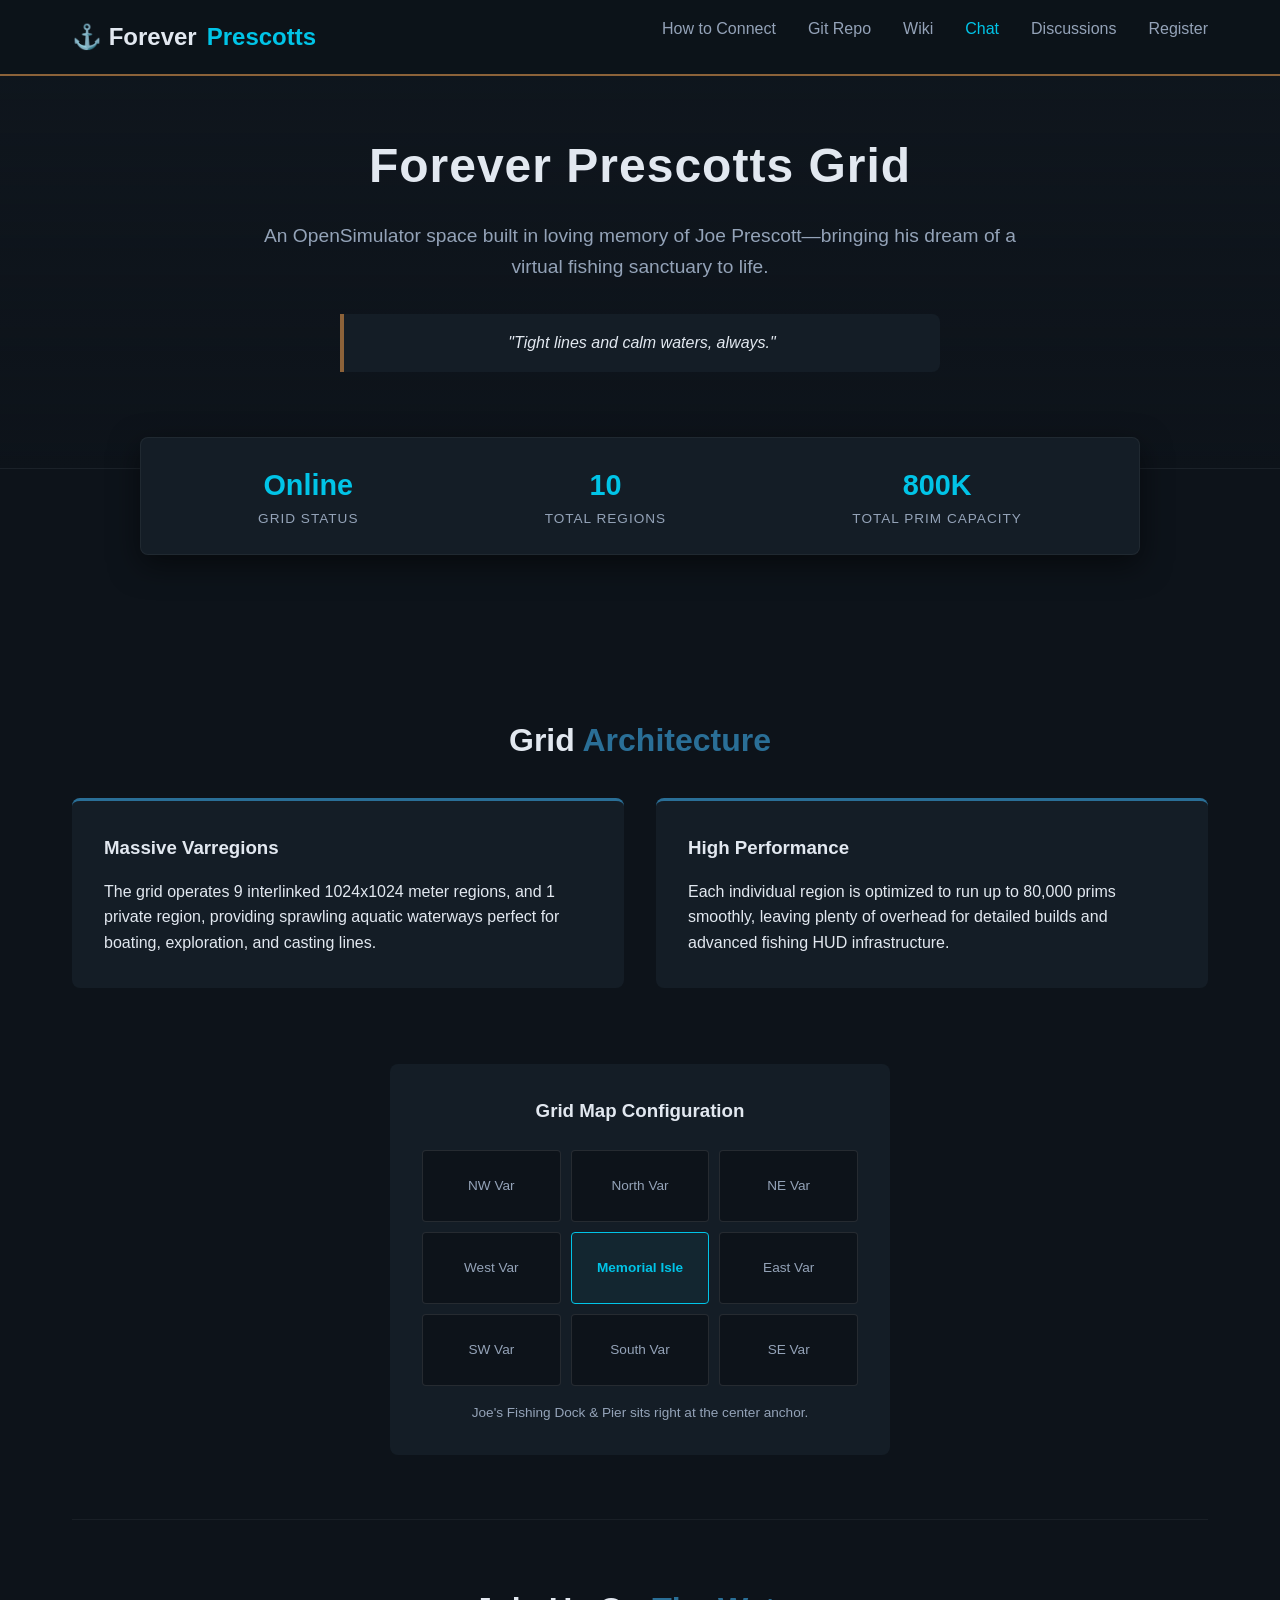
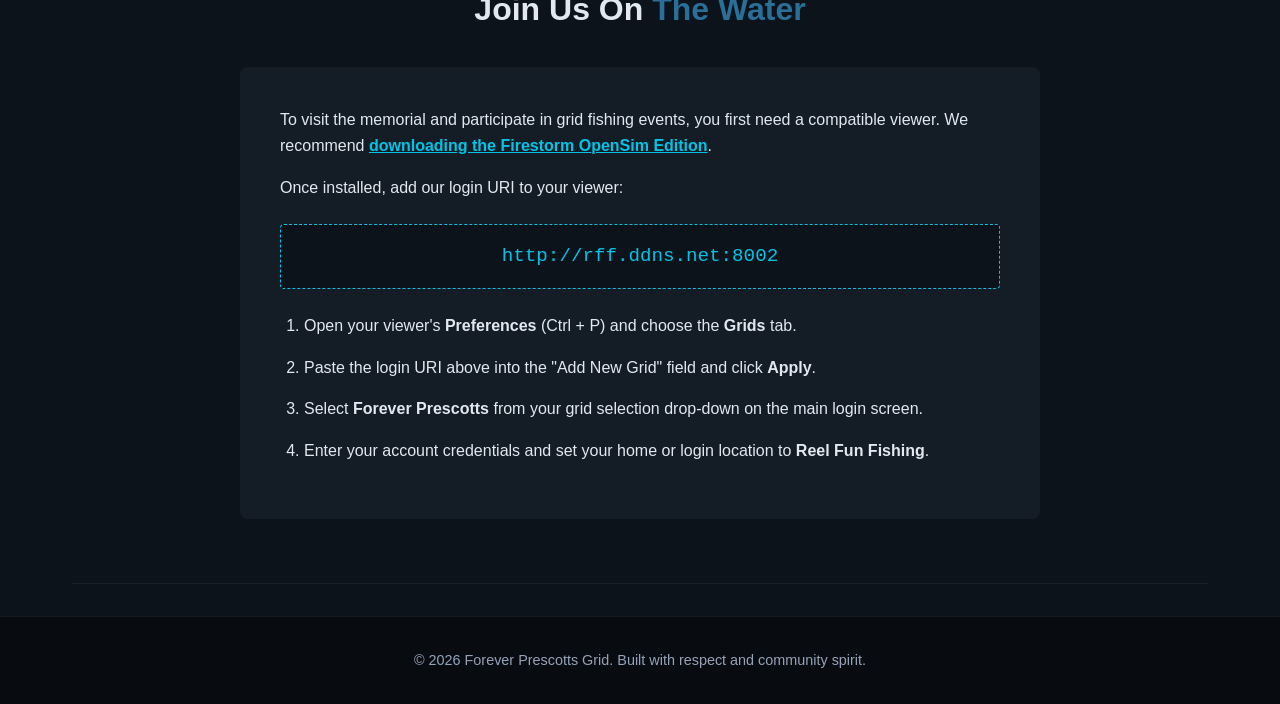
==== commit 262b8df6: "Update index.html" ====
--- a/index.html
+++ b/index.html
@@ -312,7 +312,7 @@
             <div class="features-grid">
                 <div class="card">
                     <h3>Massive Varregions</h3>
-                    <p>The grid operates 9 interlinked 1024x1024 meter regions, providing sprawling aquatic waterways perfect for boating, exploration, and casting lines.</p>
+                    <p>The grid operates 9 interlinked 1024x1024 meter regions, and 1 private region, providing sprawling aquatic waterways perfect for boating, exploration, and casting lines.</p>
                 </div>
                 <div class="card">
                     <h3>High Performance</h3>
